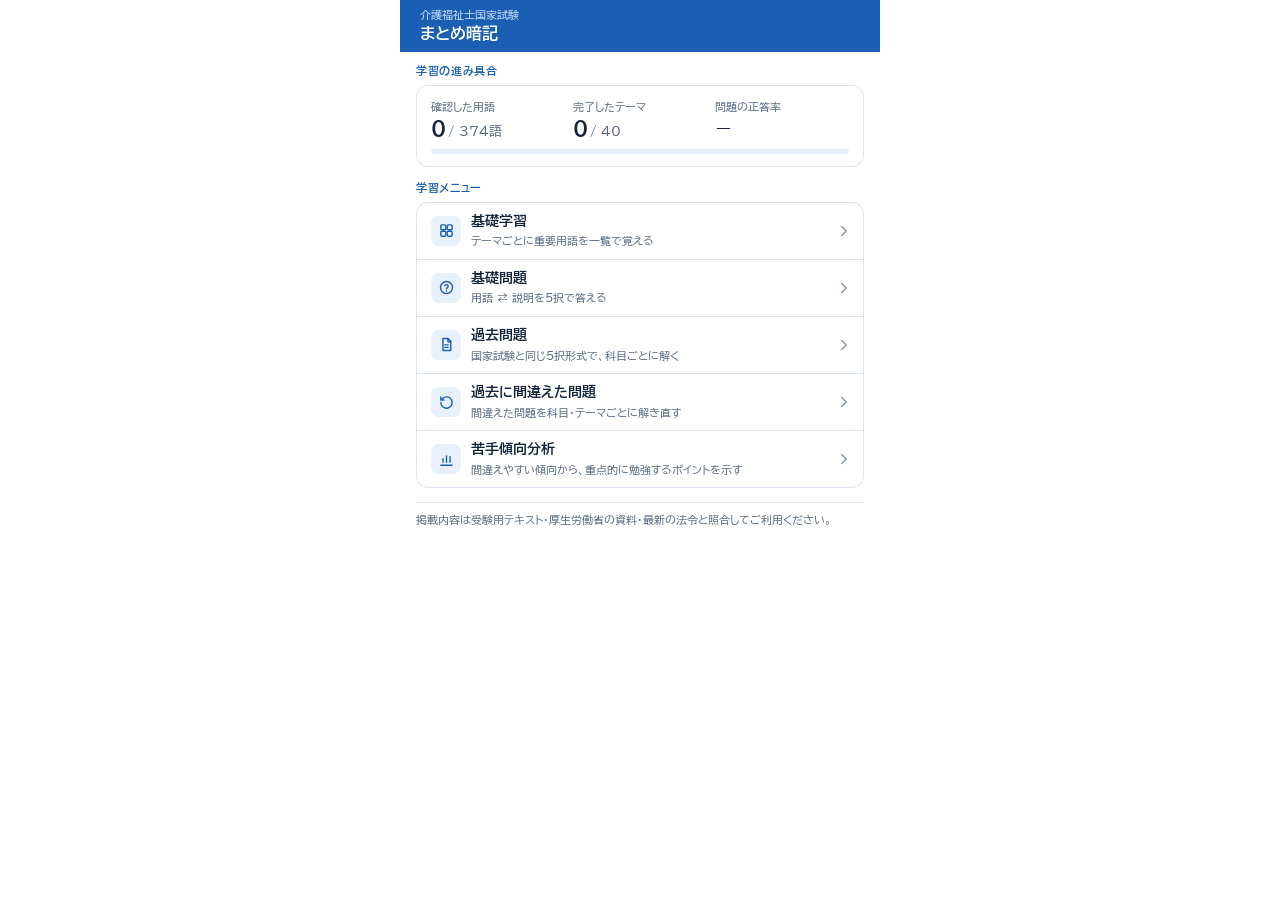
==== index.html @ 9dcb9a77 "まとめ暗記 介護福祉士 を公開 - 基礎学習（カード一覧・説明つきで読む）、基礎問題（5択）、過去問題（国試形式） - 過去に間違えた問題、苦手傾向分析 - docs/ を GitHub Pages " ====
<!doctype html>
<html lang="ja">
<head>
  <meta charset="utf-8">
  <meta name="viewport" content="width=device-width, initial-scale=1, viewport-fit=cover">
  <title>まとめ暗記 介護福祉士</title>
  <link rel="preconnect" href="https://fonts.googleapis.com">
  <link rel="preconnect" href="https://fonts.gstatic.com" crossorigin>
  <link rel="stylesheet" href="https://fonts.googleapis.com/css2?family=BIZ+UDPGothic:wght@400;700&display=swap">
  <link rel="stylesheet" href="src/styles.css">
</head>
<body>
  <div id="app" class="app"></div>
  <div id="sheet-root"></div>

  <!-- 読み込み順: 教材データ → 進捗ストア → 画面 -->
  <script src="src/data/materials.js"></script>
  <script src="src/data/fields/01-dignity.js"></script>
  <script src="src/data/fields/02-relations.js"></script>
  <script src="src/data/fields/03-society.js"></script>
  <script src="src/data/fields/04-care-basics.js"></script>
  <script src="src/data/fields/05-comm-skills.js"></script>
  <script src="src/data/fields/06-life-support.js"></script>
  <script src="src/data/fields/07-care-process.js"></script>
  <script src="src/data/fields/08-development.js"></script>
  <script src="src/data/fields/09-dementia.js"></script>
  <script src="src/data/fields/10-disability.js"></script>
  <script src="src/data/fields/11-body.js"></script>
  <script src="src/data/fields/12-medical.js"></script>
  <script src="src/data/exams.js"></script>
  <script src="src/store.js"></script>
  <script src="src/app.js"></script>
</body>
</html>
---- src/styles.css ----
/* Layout: 片手操作前提の1カラム。主要操作は画面下部、用語は2列タイルで位置を固定 */
:root {
  /* 白と青を基調。緑（確認済み・正解）と赤（不正解）は意味のある所だけに使う */
  --bg: #ffffff;
  --surface: #ffffff;
  --tint: #f2f7fd;
  --ink: #13243b;
  --muted: #586a82;
  --faint: #8797ad;
  --line: #d9e4f2;
  --accent: #1b5fb5;
  --accent-ink: #ffffff;
  --accent-soft: #e7f0fb;
  --brand: #1b5fb5;
  --brand-ink: #ffffff;
  --brand-muted: #c9dcf5;
  --ok: #1d8a52;
  --ok-ink: #ffffff;
  --ok-soft: #eaf6ef;
  --ok-line: #9fd2b6;
  --ng: #c2412d;
  --ng-soft: #fcefec;
  --ng-line: #eab4aa;
  --scrim: rgba(13, 30, 56, 0.42);
  --shadow: none;
  --shadow-sheet: 0 -8px 28px rgba(13, 30, 56, 0.16);

  --font: "BIZ UDPGothic", "Hiragino Sans", "Hiragino Kaku Gothic ProN", "Noto Sans JP", "Yu Gothic", sans-serif;
  --fs-xs: 11px;
  --fs-sm: 12.5px;
  --fs-md: 14px;
  --fs-lg: 15.5px;
  --fs-xl: 19px;
  --radius: 12px;
  --radius-sm: 9px;
  --app-max: 480px;
  --tap: 44px;
}

@media (prefers-color-scheme: dark) {
  :root:not([data-theme="light"]) {
    --bg: #0d1626;
    --surface: #142036;
    --tint: #18273f;
    --ink: #e4ecf7;
    --muted: #9db0c9;
    --faint: #6f84a1;
    --line: #243652;
    --accent: #7fb0f0;
    --accent-ink: #0b1a2f;
    --accent-soft: #1a2d4a;
    --brand: #163a6b;
    --brand-ink: #ffffff;
    --brand-muted: #a8c4ea;
    --ok: #4ec58a;
    --ok-ink: #0d1f15;
    --ok-soft: #132b20;
    --ok-line: #2e6a4a;
    --ng: #f0806c;
    --ng-soft: #2e1a17;
    --ng-line: #6e3a31;
    --scrim: rgba(0, 0, 0, 0.6);
    --shadow: none;
    --shadow-sheet: 0 -8px 28px rgba(0, 0, 0, 0.5);
    color-scheme: dark;
  }
}
:root[data-theme="dark"] {
  --bg: #0d1626;
  --surface: #142036;
  --tint: #18273f;
  --ink: #e4ecf7;
  --muted: #9db0c9;
  --faint: #6f84a1;
  --line: #243652;
  --accent: #7fb0f0;
  --accent-ink: #0b1a2f;
  --accent-soft: #1a2d4a;
  --brand: #163a6b;
  --brand-ink: #ffffff;
  --brand-muted: #a8c4ea;
  --ok: #4ec58a;
  --ok-ink: #0d1f15;
  --ok-soft: #132b20;
  --ok-line: #2e6a4a;
  --ng: #f0806c;
  --ng-soft: #2e1a17;
  --ng-line: #6e3a31;
  --scrim: rgba(0, 0, 0, 0.6);
  --shadow: none;
  --shadow-sheet: 0 -8px 28px rgba(0, 0, 0, 0.5);
  color-scheme: dark;
}

* { box-sizing: border-box; }
html, body { min-height: 100%; }
body {
  margin: 0;
  background: var(--bg);
  color: var(--ink);
  font-family: var(--font);
  font-size: var(--fs-md);
  line-height: 1.6;
  -webkit-font-smoothing: antialiased;
  -webkit-tap-highlight-color: transparent;
}
body.is-locked { overflow: hidden; }
body::before {
  content: "";
  position: fixed;
  inset: 0 0 auto;
  height: env(safe-area-inset-top, 0px);
  z-index: 30;
  background: var(--surface);
}
button { font: inherit; color: inherit; }
h1, h2, h3, p { margin: 0; }
h1, h2, h3 { text-wrap: balance; line-height: 1.35; }
:focus-visible { outline: 3px solid var(--accent); outline-offset: 2px; }

.app {
  max-width: var(--app-max);
  margin: 0 auto;
  min-height: 100vh;
  min-height: 100dvh;
  display: flex;
  flex-direction: column;
}

/* ---------- Top bar ---------- */
.topbar {
  position: sticky;
  top: env(safe-area-inset-top, 0px);
  z-index: 20;
  background: var(--surface);
  border-bottom: 1px solid var(--line);
  padding-block: 8px 12px;
  padding-left: max(8px, env(safe-area-inset-left, 0px));
  padding-right: max(16px, env(safe-area-inset-right, 0px));
  display: flex;
  align-items: center;
  gap: 4px;
}
.topbar__titles { min-width: 0; flex: 1; }
.topbar__eyebrow {
  font-size: var(--fs-xs);
  color: var(--muted);
  white-space: nowrap;
  overflow: hidden;
  text-overflow: ellipsis;
}
.topbar__title { font-size: var(--fs-lg); font-weight: 700; }
.icon-btn {
  flex: none;
  width: var(--tap);
  height: var(--tap);
  border: 0;
  background: none;
  border-radius: 50%;
  display: grid;
  place-items: center;
  color: var(--ink);
  cursor: pointer;
}
.icon-btn:active { background: var(--accent-soft); }
.icon-btn svg { width: 24px; height: 24px; }

.content {
  flex: 1;
  padding-block: 20px 32px;
  padding-left: max(16px, env(safe-area-inset-left, 0px));
  padding-right: max(16px, env(safe-area-inset-right, 0px));
  display: flex;
  flex-direction: column;
  gap: 24px;
}
.content--with-dock { padding-bottom: calc(112px + env(safe-area-inset-bottom, 0px)); }

.section { display: flex; flex-direction: column; gap: 10px; }
.section__label {
  font-size: var(--fs-xs);
  font-weight: 700;
  letter-spacing: 0.08em;
  color: var(--muted);
}

/* ---------- Home ---------- */
.home-head { display: flex; flex-direction: column; gap: 4px; padding-top: 8px; }
.home-head__eyebrow { font-size: var(--fs-sm); color: var(--muted); }
.home-head__title { font-size: 26px; font-weight: 700; letter-spacing: 0.02em; }

.panel {
  background: var(--surface);
  border: 1px solid var(--line);
  border-radius: var(--radius);
  box-shadow: var(--shadow);
  padding: 16px;
}
.stats { display: grid; grid-template-columns: repeat(3, minmax(0, 1fr)); gap: 12px; }
.stat__label { font-size: var(--fs-xs); color: var(--muted); }
.stat__value {
  font-size: 24px;
  font-weight: 700;
  font-variant-numeric: tabular-nums;
}
.stat__value small { font-size: var(--fs-sm); color: var(--muted); font-weight: 400; margin-left: 2px; }
.stats .bar { grid-column: 1 / -1; }

.resume {
  display: flex;
  flex-direction: column;
  gap: 12px;
  border-color: var(--accent-soft);
  background: var(--surface);
}
.resume__meta { font-size: var(--fs-xs); color: var(--muted); }
.resume__title { font-size: var(--fs-lg); font-weight: 700; }

/* ---------- List rows ---------- */
.rows {
  background: var(--surface);
  border: 1px solid var(--line);
  border-radius: var(--radius);
  box-shadow: var(--shadow);
  overflow: hidden;
}
.row {
  width: 100%;
  border: 0;
  background: none;
  text-align: left;
  padding: 14px 12px 14px 16px;
  min-height: 64px;
  display: flex;
  align-items: center;
  gap: 12px;
  cursor: pointer;
}
.row + .row { border-top: 1px solid var(--line); }
.row:active:not(:disabled) { background: var(--accent-soft); }
.row:disabled { cursor: default; }
.row:disabled .row__title { color: var(--faint); }
.row__icon {
  flex: none;
  width: 36px;
  height: 36px;
  border-radius: var(--radius-sm);
  background: var(--accent-soft);
  color: var(--accent);
  display: grid;
  place-items: center;
}
.row:disabled .row__icon { background: var(--bg); color: var(--faint); }
.row__icon svg { width: 20px; height: 20px; }
.row__body { flex: 1; min-width: 0; display: flex; flex-direction: column; gap: 4px; }
.row__title { font-size: var(--fs-md); font-weight: 700; }
.row__sub { font-size: var(--fs-xs); color: var(--muted); }
.row__chev { flex: none; color: var(--faint); width: 20px; height: 20px; }
.row__aside { flex: none; display: flex; align-items: center; gap: 4px; }

.chip {
  display: inline-flex;
  align-items: center;
  gap: 4px;
  font-size: var(--fs-xs);
  font-weight: 700;
  padding: 3px 8px;
  border-radius: 999px;
  white-space: nowrap;
  font-variant-numeric: tabular-nums;
  background: var(--bg);
  color: var(--muted);
}
.chip--progress { background: var(--accent-soft); color: var(--accent); }
.chip--done { background: var(--ok-soft); color: var(--ok); }
.chip svg { width: 12px; height: 12px; }

/* ---------- Progress bar ---------- */
.bar {
  height: 6px;
  border-radius: 999px;
  background: var(--line);
  overflow: hidden;
}
.bar__fill {
  height: 100%;
  border-radius: inherit;
  background: var(--accent);
  transition: width 0.3s ease;
}
.bar--done .bar__fill { background: var(--ok); }
.row .bar { margin-top: 4px; height: 4px; }

/* ---------- Study ---------- */
.study-head {
  display: flex;
  flex-direction: column;
  gap: 10px;
}
.page-tag {
  display: flex;
  align-items: baseline;
  gap: 8px;
  flex-wrap: wrap;
}
.page-tag__num {
  font-size: var(--fs-xs);
  font-weight: 700;
  color: var(--accent);
  font-variant-numeric: tabular-nums;
}
.page-tag__title { font-size: var(--fs-lg); font-weight: 700; }
.page-tag__lead { font-size: var(--fs-xs); color: var(--muted); width: 100%; }
.progress {
  display: flex;
  flex-direction: column;
  gap: 6px;
}
.progress__text {
  display: flex;
  justify-content: space-between;
  font-size: var(--fs-sm);
  color: var(--muted);
}
.progress__count { font-variant-numeric: tabular-nums; color: var(--ink); }
.progress__count b { font-size: var(--fs-lg); }

.term-grid {
  display: grid;
  grid-template-columns: repeat(2, minmax(0, 1fr));
  gap: 10px;
}
.term-grid > .term:last-child:nth-child(odd) { grid-column: 1 / -1; }

.term {
  position: relative;
  min-height: 86px;
  padding: 14px 14px 12px;
  border: 1.5px solid var(--line);
  border-radius: var(--radius);
  background: var(--surface);
  box-shadow: var(--shadow);
  text-align: left;
  display: flex;
  flex-direction: column;
  justify-content: center;
  gap: 4px;
  cursor: pointer;
  transition: border-color 0.2s, background-color 0.2s, transform 0.1s;
}
.term:active { transform: scale(0.98); }
.term__name {
  font-size: var(--fs-term);
  font-weight: 700;
  line-height: 1.3;
  padding-right: 22px;
  word-break: keep-all;
  overflow-wrap: anywhere;
}
.term__reading { font-size: 11px; color: var(--faint); line-height: 1.3; }
.term__check {
  position: absolute;
  top: 10px;
  right: 10px;
  width: 22px;
  height: 22px;
  border-radius: 50%;
  border: 1.5px solid var(--line);
  display: grid;
  place-items: center;
  color: transparent;
}
.term__check svg { width: 14px; height: 14px; }
.term.is-checked {
  border-color: var(--ok-line);
  background: var(--ok-soft);
  box-shadow: none;
}
.term.is-checked .term__check {
  background: var(--ok);
  border-color: var(--ok);
  color: var(--ok-ink);
}
.term.is-checked .term__reading { color: var(--muted); }
.term.just-checked .term__check { animation: pop 0.35s ease-out; }
@keyframes pop {
  0% { transform: scale(0.5); }
  70% { transform: scale(1.15); }
  100% { transform: scale(1); }
}

.hint {
  font-size: var(--fs-xs);
  color: var(--muted);
  display: flex;
  gap: 6px;
  align-items: flex-start;
}
.hint svg { flex: none; width: 14px; height: 14px; margin-top: 2px; color: var(--faint); }
.notice {
  font-size: var(--fs-xs);
  color: var(--muted);
  border-top: 1px solid var(--line);
  padding-top: 12px;
}

/* ---------- Bottom dock ---------- */
.dock {
  position: fixed;
  left: 0;
  right: 0;
  bottom: 0;
  z-index: 20;
  background: var(--surface);
  border-top: 1px solid var(--line);
  padding-block: 12px calc(12px + env(safe-area-inset-bottom, 0px));
  padding-left: max(16px, env(safe-area-inset-left, 0px));
  padding-right: max(16px, env(safe-area-inset-right, 0px));
}
.dock__inner {
  max-width: calc(var(--app-max) - 32px);
  margin: 0 auto;
  min-height: 52px;
  display: flex;
  align-items: center;
  justify-content: center;
}
.dock__status { font-size: var(--fs-sm); color: var(--muted); font-variant-numeric: tabular-nums; }

/* ---------- Buttons ---------- */
.btn {
  min-height: 52px;
  width: 100%;
  border: 0;
  border-radius: var(--radius-sm);
  padding: 0 20px;
  font-size: var(--fs-md);
  font-weight: 700;
  display: inline-flex;
  align-items: center;
  justify-content: center;
  gap: 8px;
  cursor: pointer;
}
.btn svg { width: 20px; height: 20px; }
.btn--primary { background: var(--accent); color: var(--accent-ink); }
.btn--ok { background: var(--ok); color: var(--ok-ink); }
.btn--ghost { background: var(--surface); color: var(--ink); border: 1px solid var(--line); }
.btn--text {
  background: none;
  color: var(--muted);
  min-height: 44px;
  font-weight: 400;
  font-size: var(--fs-sm);
  text-decoration: underline;
  text-underline-offset: 3px;
}
.btn:active { filter: brightness(0.94); }
.btn-stack { display: flex; flex-direction: column; gap: 10px; }
.dock .btn { animation: rise 0.25s ease-out; }
@keyframes rise {
  from { transform: translateY(8px); opacity: 0.4; }
  to { transform: none; opacity: 1; }
}

/* ---------- Detail sheet ---------- */
.sheet-scrim {
  position: fixed;
  inset: 0;
  z-index: 40;
  background: var(--scrim);
  animation: fade 0.2s ease-out;
}
.sheet {
  position: fixed;
  left: 0;
  right: 0;
  bottom: 0;
  z-index: 41;
  max-width: var(--app-max);
  margin: 0 auto;
  max-height: calc(100% - 48px - env(safe-area-inset-top, 0px));
  background: var(--surface);
  border-radius: 20px 20px 0 0;
  box-shadow: var(--shadow-sheet);
  display: flex;
  flex-direction: column;
  animation: slide 0.26s cubic-bezier(0.2, 0.8, 0.2, 1);
}
.sheet__grip {
  width: 40px;
  height: 4px;
  border-radius: 999px;
  background: var(--line);
  margin: 8px auto 0;
}
.sheet__head {
  display: flex;
  align-items: flex-start;
  gap: 8px;
  padding-block: 12px 4px;
  padding-left: max(20px, env(safe-area-inset-left, 0px));
  padding-right: max(8px, env(safe-area-inset-right, 0px));
}
.sheet__titles { flex: 1; min-width: 0; display: flex; flex-direction: column; gap: 2px; padding-top: 6px; }
.sheet__meta { font-size: var(--fs-xs); color: var(--muted); }
.sheet__term { font-size: 24px; font-weight: 700; }
.sheet__reading { font-size: var(--fs-sm); color: var(--faint); }
.sheet__body {
  overflow-y: auto;
  padding-block: 12px 16px;
  padding-left: max(20px, env(safe-area-inset-left, 0px));
  padding-right: max(20px, env(safe-area-inset-right, 0px));
  display: flex;
  flex-direction: column;
  gap: 16px;
}
.sheet__label {
  font-size: var(--fs-xs);
  font-weight: 700;
  letter-spacing: 0.08em;
  color: var(--accent);
  margin-bottom: 4px;
}
.sheet__def { font-size: 16px; line-height: 1.85; }
.sheet__example {
  background: var(--bg);
  border-radius: var(--radius-sm);
  padding: 12px 14px;
  font-size: var(--fs-sm);
  line-height: 1.75;
}
.sheet__example .sheet__label { color: var(--muted); }
.sheet__foot {
  border-top: 1px solid var(--line);
  padding-block: 12px calc(12px + env(safe-area-inset-bottom, 0px));
  padding-left: max(20px, env(safe-area-inset-left, 0px));
  padding-right: max(20px, env(safe-area-inset-right, 0px));
  display: flex;
  flex-direction: column;
  gap: 4px;
}
.sheet__done {
  display: flex;
  align-items: center;
  justify-content: center;
  gap: 6px;
  color: var(--ok);
  font-size: var(--fs-sm);
  font-weight: 700;
  padding-bottom: 6px;
}
.sheet__done svg { width: 16px; height: 16px; }
@keyframes fade { from { opacity: 0; } }
@keyframes slide { from { transform: translateY(100%); } }

/* ---------- Complete ---------- */
.done-hero {
  display: flex;
  flex-direction: column;
  align-items: center;
  text-align: center;
  gap: 8px;
  padding-top: 16px;
}
.done-hero__mark {
  width: 64px;
  height: 64px;
  border-radius: 50%;
  background: var(--ok-soft);
  color: var(--ok);
  display: grid;
  place-items: center;
  margin-bottom: 4px;
}
.done-hero__mark svg { width: 32px; height: 32px; }
.done-hero__title { font-size: var(--fs-xl); font-weight: 700; }
.done-hero__sub { font-size: var(--fs-sm); color: var(--muted); }
.review { display: flex; flex-direction: column; gap: 16px; }
.review__group { display: flex; flex-direction: column; gap: 8px; }
.review__title { font-size: var(--fs-xs); color: var(--muted); font-weight: 700; }
.review__terms { display: flex; flex-wrap: wrap; gap: 6px; }
.review__term {
  font-size: var(--fs-sm);
  padding: 5px 10px;
  border-radius: 8px;
  background: var(--ok-soft);
  color: var(--ink);
}

@media (prefers-reduced-motion: reduce) {
  *, *::before, *::after { animation: none !important; transition: none !important; }
}

/* ---------- 表示切り替え ---------- */
.seg {
  display: grid;
  grid-template-columns: 1fr 1fr;
  gap: 4px;
  padding: 4px;
  background: var(--line);
  border-radius: 12px;
}
.seg__btn {
  min-height: 40px;
  border: 0;
  border-radius: 9px;
  background: none;
  color: var(--muted);
  font-size: var(--fs-sm);
  font-weight: 700;
  cursor: pointer;
}
.seg__btn[aria-pressed="true"] {
  background: var(--surface);
  color: var(--ink);
  box-shadow: var(--shadow);
}

/* ---------- 説明つきで読む ---------- */
.read-list {
  background: var(--surface);
  border: 1px solid var(--line);
  border-radius: var(--radius);
  box-shadow: var(--shadow);
  overflow: hidden;
}
.read-item {
  width: 100%;
  border: 0;
  background: none;
  text-align: left;
  padding: 14px 16px 16px;
  display: flex;
  flex-direction: column;
  gap: 4px;
  cursor: pointer;
}
.read-item + .read-item { border-top: 1px solid var(--line); }
.read-item:active { background: var(--accent-soft); }
.read-item__head { display: flex; align-items: flex-start; gap: 10px; }
.read-item__term { flex: 1; min-width: 0; font-size: var(--fs-lg); font-weight: 700; line-height: 1.4; }
.read-item .term__check { position: static; flex: none; margin-top: 2px; }
.read-item.is-checked .term__check { background: var(--ok); border-color: var(--ok); color: var(--ok-ink); }
.read-item__reading { font-size: 11px; color: var(--faint); }
.read-item__def { font-size: var(--fs-md); line-height: 1.8; }
.read-item__point {
  margin-top: 4px;
  font-size: var(--fs-sm);
  line-height: 1.7;
  color: var(--accent);
  background: var(--accent-soft);
  border-radius: 8px;
  padding: 8px 10px;
}

/* ---------- シートの追加要素 ---------- */
.sheet__person {
  display: flex;
  gap: 10px;
  align-items: baseline;
  font-size: var(--fs-sm);
  font-weight: 700;
}
.sheet__person span {
  flex: none;
  font-size: var(--fs-xs);
  font-weight: 700;
  color: var(--muted);
  border: 1px solid var(--line);
  border-radius: 6px;
  padding: 1px 6px;
}
.sheet__point {
  background: var(--accent-soft);
  border-radius: var(--radius-sm);
  padding: 12px 14px;
  font-size: var(--fs-md);
  line-height: 1.75;
  font-weight: 700;
}
.done-hero__tip { font-size: var(--fs-xs); color: var(--muted); max-width: 28em; }
.home-head__lead { font-size: var(--fs-sm); color: var(--muted); }

/* ---------- コンパクト表示（1画面に8枚を収める） ---------- */
.content--with-dock { gap: 14px; padding-top: 14px; }
.study-head { gap: 8px; }
.term-grid { gap: 8px; }
.term { min-height: 68px; padding: 10px 12px 9px; gap: 2px; border-radius: 12px; }
.term__name { font-size: clamp(16px, 4.4vw, 18px); padding-right: 0; }
.term__reading { font-size: 10.5px; }
.term__check { top: 8px; right: 8px; width: 20px; height: 20px; }
.term__check svg { width: 12px; height: 12px; }
.seg__btn { min-height: 36px; }
.term__name { word-break: normal; line-break: strict; overflow-wrap: break-word; text-wrap: balance; line-height: 1.3; }
/* チェック欄の余白は1行目だけに取る（2行目以降はカード幅いっぱいに使う） */
.term__name::before { content: ""; float: right; width: 18px; height: 1em; }

/* ---------- 基礎問題 ---------- */
.stat__value { font-size: 22px; }
.q-label { font-size: var(--fs-sm); color: var(--muted); font-weight: 700; }
.q-prompt {
  background: var(--surface);
  border: 1.5px solid var(--line);
  border-radius: var(--radius);
  box-shadow: var(--shadow);
  padding: 18px 16px;
}
.q-prompt--term { font-size: 24px; font-weight: 700; line-height: 1.35; display: flex; flex-direction: column; gap: 4px; }
.q-prompt__reading { font-size: var(--fs-xs); color: var(--faint); font-weight: 400; }
.q-prompt--def { font-size: var(--fs-md); line-height: 1.85; }
.q-opts { display: flex; flex-direction: column; gap: 8px; }
.q-opt {
  width: 100%;
  min-height: 52px;
  border: 1.5px solid var(--line);
  border-radius: 12px;
  background: var(--surface);
  text-align: left;
  padding: 12px 12px;
  display: flex;
  align-items: flex-start;
  gap: 10px;
  cursor: pointer;
  font-size: var(--fs-lg);
  font-weight: 700;
  line-height: 1.45;
}
.q-opt--def { font-size: var(--fs-sm); font-weight: 400; line-height: 1.7; }
.q-opt:active:not(:disabled) { background: var(--accent-soft); }
.q-opt:disabled { cursor: default; }
.q-opt__num {
  flex: none;
  width: 24px;
  height: 24px;
  border-radius: 50%;
  background: var(--bg);
  color: var(--muted);
  font-size: var(--fs-xs);
  font-weight: 700;
  display: grid;
  place-items: center;
  margin-top: 1px;
  font-variant-numeric: tabular-nums;
}
.q-opt__text { flex: 1; min-width: 0; }
.q-opt__mark { flex: none; width: 22px; height: 22px; }
.q-opt__mark svg { width: 22px; height: 22px; }
.q-opt.is-correct { border-color: var(--ok); background: var(--ok-soft); }
.q-opt.is-correct .q-opt__num { background: var(--ok); color: var(--ok-ink); }
.q-opt.is-correct .q-opt__mark { color: var(--ok); }
.q-opt.is-wrong { border-color: var(--ng); background: var(--ng-soft); }
.q-opt.is-wrong .q-opt__num { background: var(--ng); color: var(--surface); }
.q-opt.is-wrong .q-opt__mark { color: var(--ng); }
.q-opt.is-dim { opacity: 0.55; }
.q-feedback {
  border-radius: var(--radius);
  padding: 14px 16px;
  display: flex;
  flex-direction: column;
  gap: 6px;
  border: 1px solid var(--ok-line);
  background: var(--ok-soft);
}
.q-feedback.is-wrong { border-color: var(--ng-line); background: var(--ng-soft); }
.q-feedback__verdict { font-size: var(--fs-sm); font-weight: 700; color: var(--ok); }
.q-feedback.is-wrong .q-feedback__verdict { color: var(--ng); }
.q-feedback__term { font-size: var(--fs-lg); font-weight: 700; }
.q-feedback__def { font-size: var(--fs-sm); line-height: 1.75; }
.q-feedback__point { font-size: var(--fs-sm); line-height: 1.7; color: var(--accent); font-weight: 700; }
.score { display: flex; align-items: baseline; gap: 6px; font-variant-numeric: tabular-nums; }
.score b { font-size: 48px; line-height: 1; }
.score span { font-size: var(--fs-lg); color: var(--muted); }
.done-hero .bar { width: 100%; max-width: 280px; margin-top: 6px; }
.read-item--static { cursor: default; }
.read-item--static:active { background: none; }

/* ---------- 過去に間違えた問題・苦手傾向分析 ---------- */
.chip--ng { background: var(--ng-soft); color: var(--ng); }
.bar--ng .bar__fill { background: var(--ng); }
.section__head { display: flex; align-items: baseline; justify-content: space-between; gap: 12px; }
.link-btn {
  border: 0;
  background: none;
  color: var(--accent);
  font-size: var(--fs-sm);
  font-weight: 700;
  padding: 8px 0;
  min-height: 40px;
  cursor: pointer;
}
.review-sum { display: flex; align-items: center; justify-content: space-between; gap: 16px; }
.review-sum .btn { width: auto; }
.empty { display: flex; flex-direction: column; gap: 12px; }
.empty__title { font-size: var(--fs-lg); font-weight: 700; }
.empty__text { font-size: var(--fs-sm); color: var(--muted); line-height: 1.75; }
.advice {
  margin: 0;
  padding: 14px 16px 14px 32px;
  background: var(--accent-soft);
  border-radius: var(--radius);
  display: flex;
  flex-direction: column;
  gap: 8px;
  font-size: var(--fs-sm);
  line-height: 1.75;
}
.focus {
  background: var(--surface);
  border: 1px solid var(--line);
  border-radius: var(--radius);
  box-shadow: var(--shadow);
  padding: 14px 16px;
  display: flex;
  flex-direction: column;
  gap: 10px;
}
.focus__head { display: flex; align-items: flex-start; gap: 10px; }
.focus__rank {
  flex: none;
  width: 26px;
  height: 26px;
  border-radius: 50%;
  background: var(--accent);
  color: var(--accent-ink);
  font-size: var(--fs-sm);
  font-weight: 700;
  display: grid;
  place-items: center;
}
.focus__titles { flex: 1; min-width: 0; }
.focus__meta { font-size: var(--fs-xs); color: var(--muted); }
.focus__title { font-size: var(--fs-lg); font-weight: 700; line-height: 1.4; }
.focus__terms { font-size: var(--fs-sm); font-weight: 700; line-height: 1.7; }
.focus__terms span {
  display: block;
  font-size: var(--fs-xs);
  font-weight: 700;
  color: var(--ng);
}
.focus__why { font-size: var(--fs-sm); color: var(--muted); line-height: 1.7; }
.focus__actions { display: grid; grid-template-columns: 1fr 1fr; gap: 8px; }
.btn--sm { min-height: 44px; font-size: var(--fs-sm); padding: 0 10px; gap: 6px; }
.btn--sm svg { width: 16px; height: 16px; }
.meters { display: flex; flex-direction: column; gap: 14px; }
.meter { display: flex; flex-direction: column; gap: 6px; }
.meter__head { display: flex; justify-content: space-between; gap: 12px; font-size: var(--fs-sm); }
.meter__label { font-weight: 700; min-width: 0; }
.meter__value { font-weight: 700; font-variant-numeric: tabular-nums; }
.meter__sub { font-size: var(--fs-xs); color: var(--muted); }


/* ==========================================================================
   白と青のデザイン ・ コンパクト表示（スクロールを減らすための最終調整）
   ========================================================================== */
body { line-height: 1.55; }
body::before { background: var(--brand); }

/* 上部バー：青地に白文字 */
.topbar {
  background: var(--brand);
  color: var(--brand-ink);
  border-bottom: 0;
  padding-block: 4px 6px;
  min-height: 52px;
}
.topbar__eyebrow { color: var(--brand-muted); font-size: var(--fs-xs); }
.topbar__title { font-size: var(--fs-lg); line-height: 1.3; }
.topbar .icon-btn { color: var(--brand-ink); }
.topbar .icon-btn:active { background: rgba(255, 255, 255, 0.16); }
.icon-btn svg { width: 22px; height: 22px; }

.content { padding-block: 12px 20px; gap: 14px; }
.content--with-dock { padding-top: 10px; gap: 10px; padding-bottom: calc(80px + env(safe-area-inset-bottom, 0px)); }
.section { gap: 6px; }
.section__label { color: var(--accent); letter-spacing: 0.06em; }

.panel { padding: 12px 14px; border-color: var(--line); }
.stats { gap: 8px; }
.stat__value { font-size: 20px; line-height: 1.3; }
.resume { gap: 8px; background: var(--tint); border-color: var(--line); }
.resume__title { font-size: var(--fs-md); }

.rows { border-color: var(--line); }
.row { min-height: 50px; padding: 9px 10px 9px 14px; gap: 10px; }
.row__icon { width: 30px; height: 30px; border-radius: 8px; }
.row__icon svg { width: 17px; height: 17px; }
.row__body { gap: 2px; }
.row__title { font-size: var(--fs-md); line-height: 1.4; }
.row__sub { line-height: 1.5; }
.row__chev { width: 18px; height: 18px; }
.row:disabled .row__icon { background: var(--tint); }
.row .bar { margin-top: 3px; height: 3px; }
.chip { padding: 2px 7px; background: var(--tint); }

.bar { height: 5px; background: var(--accent-soft); }

.btn { min-height: 46px; font-size: var(--fs-md); border-radius: var(--radius-sm); gap: 6px; }
.btn svg { width: 18px; height: 18px; }
.btn--ghost { background: var(--surface); border-color: var(--line); color: var(--accent); }
.btn--text { min-height: 36px; }
.btn-stack { gap: 8px; }
.btn--sm { min-height: 38px; }

.hint { font-size: var(--fs-xs); }
.notice { font-size: var(--fs-xs); padding-top: 8px; }

/* 基礎学習 */
.study-head { gap: 6px; }
.page-tag { gap: 6px; row-gap: 0; }
.page-tag__title { font-size: var(--fs-md); }
.progress { gap: 4px; }
.progress__text { font-size: var(--fs-xs); align-items: baseline; }
.progress__count b { font-size: var(--fs-md); }
.seg { padding: 3px; gap: 3px; background: var(--tint); border: 1px solid var(--line); border-radius: 10px; }
.seg__btn { min-height: 32px; font-size: var(--fs-sm); border-radius: 7px; }
.seg__btn[aria-pressed="true"] { background: var(--accent); color: var(--accent-ink); box-shadow: none; }
.term-grid { gap: 7px; }
.term { min-height: 60px; padding: 8px 10px 7px; border-width: 1.5px; border-color: var(--line); border-radius: 10px; }
.term:not(.is-checked):active { border-color: var(--accent); background: var(--accent-soft); }
.term__check { top: 7px; right: 7px; width: 18px; height: 18px; }
.term__name::before { width: 16px; }
.term__reading { font-size: 10px; }
.dock { padding-block: 8px calc(8px + env(safe-area-inset-bottom, 0px)); border-top-color: var(--line); }
.dock__inner { min-height: 46px; }
.dock__status { font-size: var(--fs-xs); }

.read-item { padding: 10px 14px 12px; gap: 3px; }
.read-item__term { font-size: var(--fs-md); }
.read-item__def { font-size: var(--fs-sm); line-height: 1.7; }
.read-item__point { font-size: var(--fs-xs); padding: 6px 9px; margin-top: 2px; }

/* 説明シート */
.sheet__head { padding-block: 8px 0; }
.sheet__term { font-size: 20px; }
.sheet__body { padding-block: 8px 12px; gap: 12px; }
.sheet__def { font-size: var(--fs-md); line-height: 1.8; }
.sheet__point { padding: 10px 12px; font-size: var(--fs-sm); }
.sheet__example { padding: 10px 12px; }
.sheet__foot { padding-block: 8px calc(8px + env(safe-area-inset-bottom, 0px)); }

/* 完了・結果 */
.done-hero { padding-top: 4px; gap: 4px; }
.done-hero__mark { width: 44px; height: 44px; margin-bottom: 0; }
.done-hero__mark svg { width: 24px; height: 24px; }
.done-hero__title { font-size: var(--fs-xl); }
.score b { font-size: 40px; }
.review { gap: 10px; }
.review__term { font-size: var(--fs-xs); padding: 4px 8px; background: var(--tint); }

/* 基礎問題 */
.q-label { font-size: var(--fs-xs); }
.q-prompt { padding: 12px 14px; border-color: var(--line); }
.q-prompt--term { font-size: 20px; }
.q-prompt--def { font-size: var(--fs-md); line-height: 1.75; }
.q-opts { gap: 6px; }
.q-opt { min-height: 44px; padding: 8px 10px; gap: 8px; font-size: var(--fs-md); border-color: var(--line); border-radius: 10px; }
.q-opt--def { font-size: var(--fs-sm); line-height: 1.6; }
.q-opt__num { width: 22px; height: 22px; background: var(--tint); color: var(--accent); }
.q-opt__mark, .q-opt__mark svg { width: 20px; height: 20px; }
.q-feedback { padding: 10px 12px; gap: 4px; }
.q-feedback__term { font-size: var(--fs-md); }

/* 分析・復習 */
.advice { padding: 10px 12px 10px 28px; gap: 6px; font-size: var(--fs-sm); line-height: 1.65; background: var(--tint); border: 1px solid var(--line); }
.focus { padding: 12px 14px; gap: 8px; }
.focus__title { font-size: var(--fs-md); }
.focus__rank { width: 22px; height: 22px; font-size: var(--fs-xs); }
.meters { gap: 10px; }
.empty { gap: 10px; }
.empty__title { font-size: var(--fs-md); }
.link-btn { min-height: 32px; padding: 4px 0; }

/* ---------- 学習画面の見出し（1行にまとめる） ---------- */
.study-head { gap: 5px; }
.study-head__row { display: flex; align-items: baseline; justify-content: space-between; gap: 10px; }
.study-head__row .page-tag__title { min-width: 0; display: flex; align-items: baseline; gap: 6px; flex-wrap: wrap; }
.study-head__row .progress__count { flex: none; font-size: var(--fs-xs); color: var(--muted); }
.study-head__row .progress__count b { color: var(--ink); font-size: var(--fs-md); }
.page-tag__lead { width: auto; }

/* ---------- 説明つきで読む：1画面のまとめシート ---------- */
.read-sheet {
  font-size: 14px; /* JS が画面に収まるサイズに調整する */
  border: 1px solid var(--line);
  border-radius: var(--radius);
  background: var(--surface);
  overflow: hidden;
}
.rs-item {
  position: relative;
  width: 100%;
  border: 0;
  background: none;
  text-align: left;
  font-size: inherit;
  padding: 0.5em 0.75em 0.55em;
  display: flex;
  flex-direction: column;
  gap: 0.15em;
  cursor: pointer;
}
.rs-item + .rs-item { border-top: 1px solid var(--line); }
.rs-item:active { background: var(--accent-soft); }
.rs-item.is-checked { background: var(--ok-soft); }
.rs-item__text { line-height: 1.5; padding-right: 1.4em; }
.rs-item__term {
  font-weight: 700;
  color: var(--accent);
  margin-right: 0.5em;
}
.rs-item.is-checked .rs-item__term { color: var(--ok); }
.rs-item__point {
  font-size: 0.9em;
  line-height: 1.45;
  color: var(--muted);
  padding-left: 0.6em;
  border-left: 2px solid var(--accent);
}
.rs-item__check {
  position: absolute;
  top: 0.55em;
  right: 0.6em;
  width: 1.15em;
  height: 1.15em;
  border-radius: 50%;
  border: 1.5px solid var(--line);
  display: grid;
  place-items: center;
  color: transparent;
}
.rs-item__check svg { width: 0.75em; height: 0.75em; }
.rs-item.is-checked .rs-item__check { background: var(--ok); border-color: var(--ok); color: var(--ok-ink); }
/* まとめシートの余白をさらに詰める（小さい画面でも1画面に収める） */
.rs-item { padding: 0.4em 0.65em 0.45em; gap: 0.1em; }
.rs-item__text { line-height: 1.45; }
.rs-item__point { line-height: 1.4; }
.content--with-dock .seg__btn { min-height: 30px; }
.content--read { gap: 7px; padding-top: 8px; }

/* ---------- ページの切り替え ---------- */
.page-tabs { display: flex; gap: 6px; overflow-x: auto; scrollbar-width: none; margin-top: 2px; }
.page-tabs::-webkit-scrollbar { display: none; }
.page-tab {
  flex: none;
  display: inline-flex;
  align-items: center;
  gap: 4px;
  min-height: 30px;
  padding: 0 10px;
  border: 1px solid var(--line);
  border-radius: 999px;
  background: var(--surface);
  color: var(--muted);
  font-size: var(--fs-xs);
  font-weight: 700;
  cursor: pointer;
  white-space: nowrap;
}
.page-tab svg { width: 12px; height: 12px; color: var(--ok); }
.page-tab.is-current { background: var(--accent); border-color: var(--accent); color: var(--accent-ink); }
.page-tab.is-current svg { color: var(--accent-ink); }

/* ---------- まとめシート：右の丸でチェック ---------- */
.rs-item { flex-direction: row; align-items: stretch; gap: 0; padding: 0; cursor: default; }
.rs-item:active { background: none; }
.rs-item__body {
  flex: 1;
  min-width: 0;
  border: 0;
  background: none;
  text-align: left;
  font-size: inherit;
  color: inherit;
  padding: 0.4em 0.2em 0.45em 0.65em;
  display: flex;
  flex-direction: column;
  gap: 0.1em;
  cursor: pointer;
}
.rs-item__body:active { background: var(--accent-soft); }
.rs-item__text { padding-right: 0; }
.rs-item__check {
  position: static;
  flex: none;
  align-self: stretch;
  width: 2.6em;
  min-width: 36px;
  border: 0;
  border-radius: 0;
  background: none;
  display: flex;
  align-items: flex-start;
  justify-content: center;
  padding-top: 0.45em;
  cursor: pointer;
  color: transparent;
}
.rs-item__check svg {
  width: 1.25em;
  height: 1.25em;
  padding: 0.18em;
  border-radius: 50%;
  border: 1.5px solid var(--faint);
  box-sizing: border-box;
}
.rs-item__check:active svg { border-color: var(--ok); }
.rs-item.is-checked .rs-item__check { background: none; }
.rs-item.is-checked .rs-item__check svg { background: var(--ok); border-color: var(--ok); color: var(--ok-ink); }

/* ---------- 5択 ---------- */
.q-feedback__trap { font-size: var(--fs-sm); font-weight: 700; color: var(--ng); }
.rs-item__check { width: 2.1em; min-width: 30px; }
.rs-item__body { padding-right: 0; }
.study-head__row { align-items: center; }
.study-head__row .page-tabs { flex: 1; min-width: 0; margin-top: 0; }
.page-tab { min-height: 28px; padding: 0 9px; }
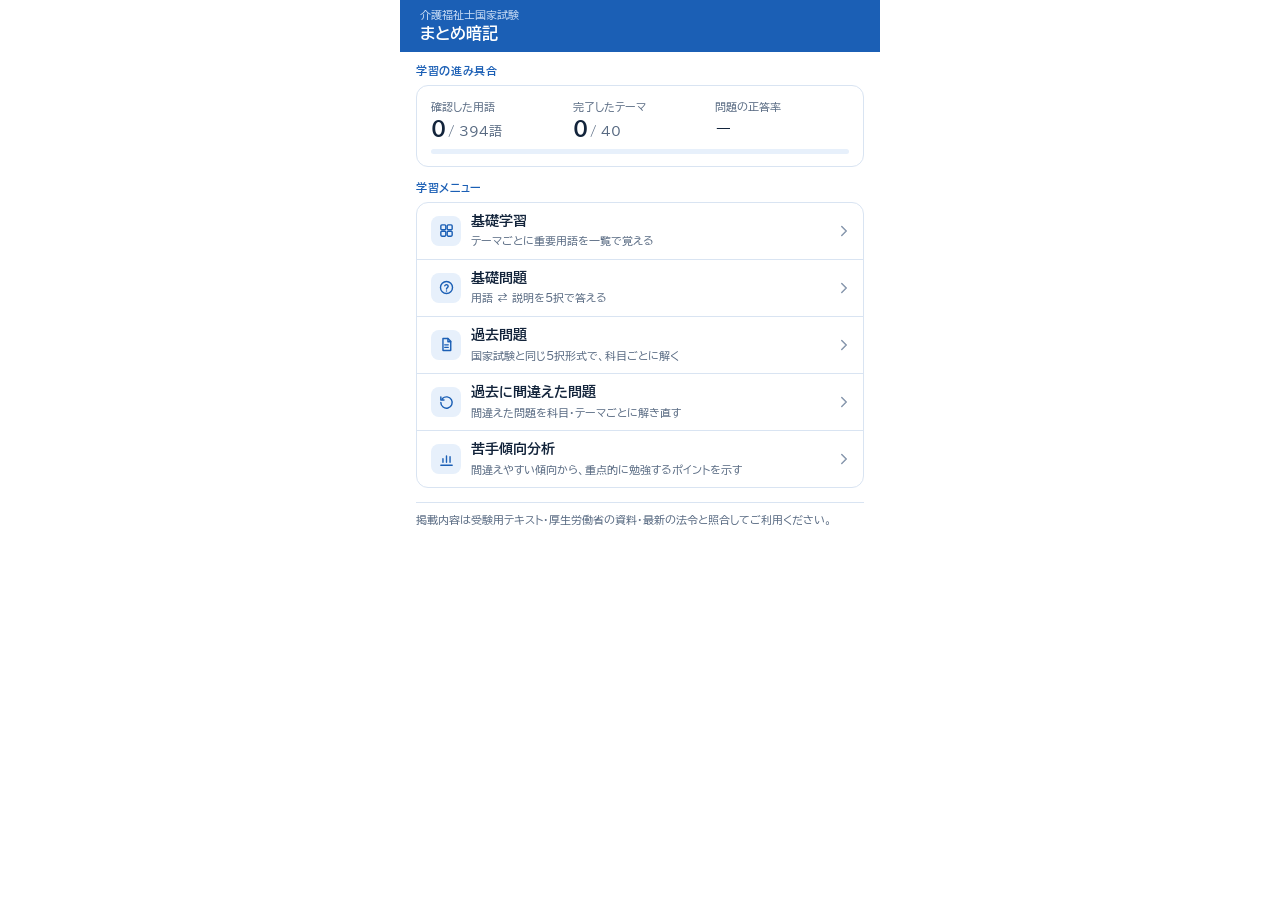
==== commit 04648587: "過去問題を年度別（第36〜38回）で解けるように、発達と老化の理解を拡充 - 年度別の本試験：公式PDFで問題を読み、マークシートで採点・合格基準で判定 - 発達と老化の理解：発達の原則・バルテス・乳" ====
--- a/index.html
+++ b/index.html
@@ -28,6 +28,7 @@
   <script src="src/data/fields/11-body.js"></script>
   <script src="src/data/fields/12-medical.js"></script>
   <script src="src/data/exams.js"></script>
+  <script src="src/data/pastExams.js"></script>
   <script src="src/store.js"></script>
   <script src="src/app.js"></script>
 </body>
--- a/src/styles.css
+++ b/src/styles.css
@@ -1115,3 +1115,32 @@
 .study-head__row { align-items: center; }
 .study-head__row .page-tabs { flex: 1; min-width: 0; margin-top: 0; }
 .page-tab { min-height: 28px; padding: 0 9px; }
+
+/* ---------- 年度別の本試験：マークシート ---------- */
+a.btn { text-decoration: none; }
+.verdict { font-size: var(--fs-sm); font-weight: 700; color: var(--muted); text-align: center; }
+.verdict--ok { color: var(--ok); }
+.verdict--ng { color: var(--ng); }
+.ms-score { display: flex; align-items: baseline; justify-content: center; gap: 8px; font-size: var(--fs-md); }
+.ms-score b { font-size: 28px; font-variant-numeric: tabular-nums; }
+.ms-sheet { border: 1px solid var(--line); border-radius: var(--radius); overflow: hidden; background: var(--surface); }
+.ms-row { display: flex; align-items: center; gap: 8px; padding: 6px 10px; }
+.ms-row + .ms-row { border-top: 1px solid var(--line); }
+.ms-row.is-ng { background: var(--ng-soft); }
+.ms-q { flex: none; width: 3.6em; font-size: var(--fs-sm); font-weight: 700; color: var(--accent); font-variant-numeric: tabular-nums; }
+.ms-btns { flex: 1; display: flex; justify-content: space-between; gap: 6px; max-width: 260px; }
+.ms-btn {
+  width: 38px; height: 38px; border-radius: 50%;
+  border: 1.5px solid var(--line); background: var(--surface); color: var(--ink);
+  font-size: var(--fs-md); font-weight: 700; cursor: pointer; font-variant-numeric: tabular-nums;
+}
+.ms-btn.is-chosen { background: var(--accent); border-color: var(--accent); color: var(--accent-ink); }
+.ms-btn:disabled { cursor: default; }
+.ms-btn.is-answer { border-color: var(--ok); color: var(--ok); background: var(--ok-soft); }
+.ms-btn.is-chosen.is-answer { background: var(--ok); color: var(--ok-ink); }
+.ms-btn.is-wrong { background: var(--ng); border-color: var(--ng); color: var(--surface); }
+.ms-mark { flex: none; width: 1.2em; text-align: center; font-weight: 700; }
+.ms-row.is-ok .ms-mark { color: var(--ok); }
+.ms-row.is-ng .ms-mark { color: var(--ng); }
+.btn:disabled { opacity: 0.5; cursor: default; }
+.rs-item__body { padding-top: 0.38em; padding-bottom: 0.42em; }
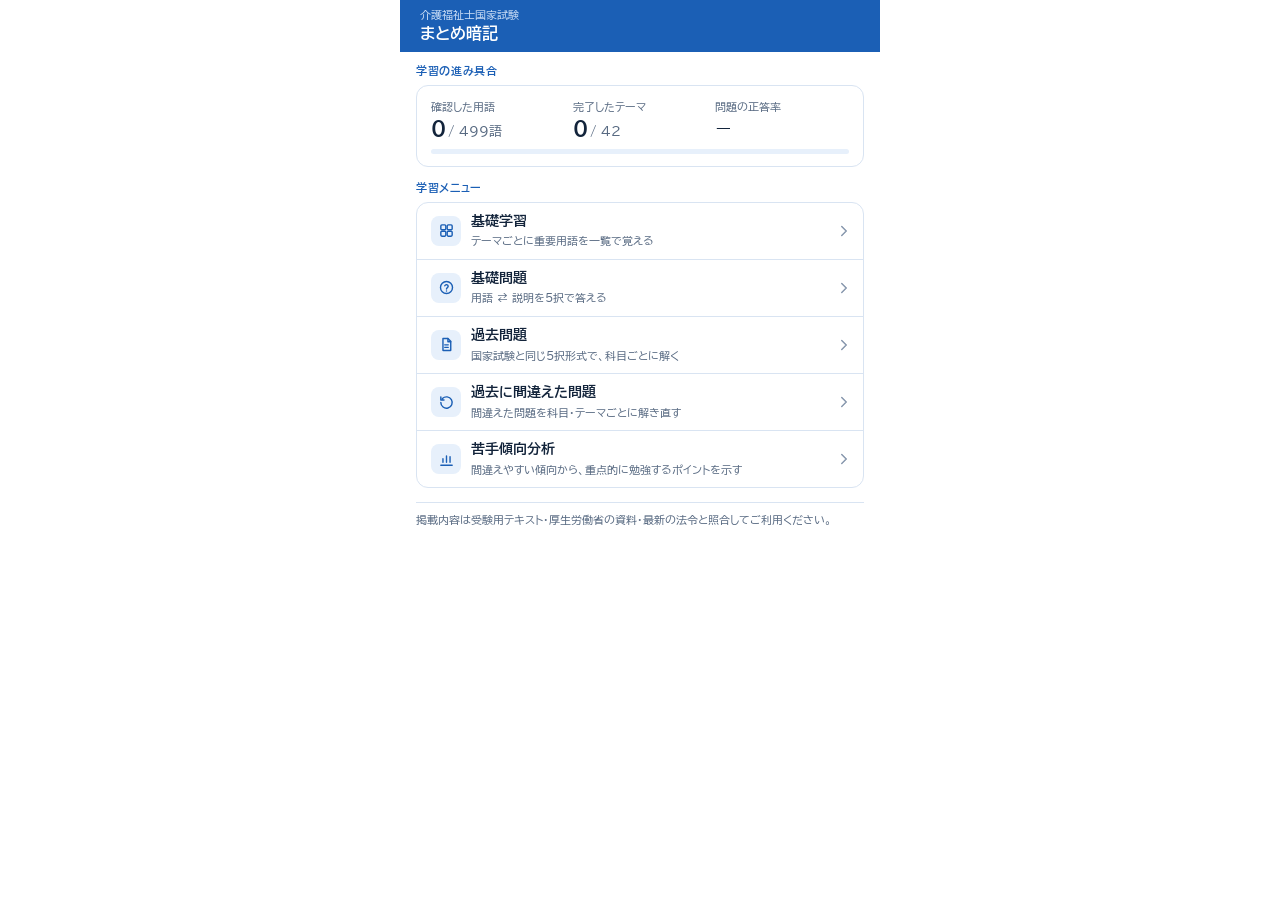
==== commit 7214e803: "過去問の解説画面と、正解したら出ないオリジナル問題を追加 - 年度別（第34〜38回・625問）の解答画面に「解説を見る」を追加。科目の全問の解説を1画面で表示（正答の要旨と、間違えやすい選択肢・ポイ" ====
--- a/index.html
+++ b/index.html
@@ -29,6 +29,7 @@
   <script src="src/data/fields/12-medical.js"></script>
   <script src="src/data/exams.js"></script>
   <script src="src/data/pastExams.js"></script>
+  <script src="src/data/pastExplain.js"></script>
   <script src="src/store.js"></script>
   <script src="src/app.js"></script>
 </body>
--- a/src/styles.css
+++ b/src/styles.css
@@ -1144,3 +1144,29 @@
 .ms-row.is-ng .ms-mark { color: var(--ng); }
 .btn:disabled { opacity: 0.5; cursor: default; }
 .rs-item__body { padding-top: 0.38em; padding-bottom: 0.42em; }
+
+/* 過去問題の解説 */
+.btn-row { display: flex; gap: 8px; }
+.btn-row > .btn { flex: 1 1 0; min-width: 0; padding-left: 8px; padding-right: 8px; white-space: nowrap; }
+.ex-list { display: flex; flex-direction: column; gap: 8px; }
+.ex-item { background: var(--surface); border: 1px solid var(--line); border-radius: var(--radius); padding: 10px 12px; }
+.ex-head { display: flex; align-items: center; gap: 8px; margin-bottom: 4px; }
+.ex-q { font-weight: 700; font-variant-numeric: tabular-nums; }
+.ex-ans { font-weight: 700; color: var(--brand); }
+.ex-head .chip { margin-left: auto; }
+.ex-main { margin: 0 0 4px; font-size: var(--fs-md); line-height: 1.5; }
+.ex-note { margin: 0; font-size: var(--fs-sm); line-height: 1.5; color: var(--muted); }
+.ex-note b { color: var(--text); font-weight: 600; }
+
+/* 過去問題の解説 */
+.btn-row { display: flex; gap: 8px; }
+.btn-row > .btn { flex: 1 1 0; min-width: 0; padding-left: 8px; padding-right: 8px; white-space: nowrap; }
+.ex-list { display: flex; flex-direction: column; gap: 8px; }
+.ex-item { background: var(--surface); border: 1px solid var(--line); border-radius: var(--radius); padding: 10px 12px; }
+.ex-head { display: flex; align-items: center; gap: 8px; margin-bottom: 4px; }
+.ex-q { font-weight: 700; font-variant-numeric: tabular-nums; }
+.ex-ans { font-weight: 700; color: var(--brand); }
+.ex-head .chip { margin-left: auto; }
+.ex-main { margin: 0 0 4px; font-size: var(--fs-md); line-height: 1.5; }
+.ex-note { margin: 0; font-size: var(--fs-sm); line-height: 1.5; color: var(--muted); }
+.ex-note b { color: var(--text, inherit); font-weight: 600; }
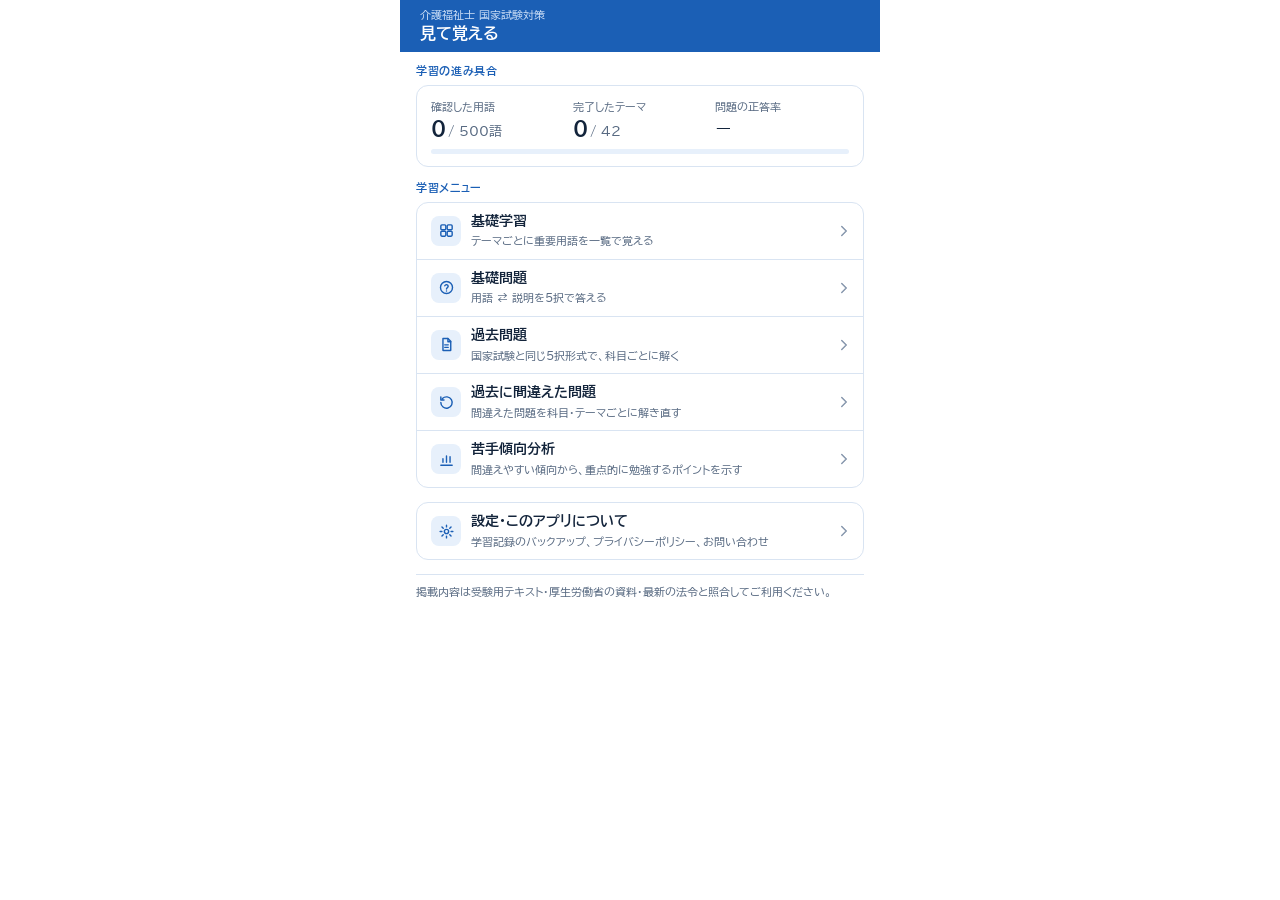
==== commit 3bc6d07c: "アプリ名を「見て覚える 介護福祉士 国家試験対策」に変更し、ストア用の素材を追加 - 画面・ホーム画面名（見て覚える）・マニフェスト・各ページの名前を変更 - 新しいアイコン（目と、赤字の重要語のカー" ====
--- a/index.html
+++ b/index.html
@@ -3,7 +3,7 @@
 <head>
   <meta charset="utf-8">
   <meta name="viewport" content="width=device-width, initial-scale=1, viewport-fit=cover">
-  <title>まとめ暗記 介護福祉士</title>
+  <title>見て覚える 介護福祉士 国家試験対策</title>
   <link rel="preconnect" href="https://fonts.googleapis.com">
   <link rel="preconnect" href="https://fonts.gstatic.com" crossorigin>
   <link rel="stylesheet" href="https://fonts.googleapis.com/css2?family=BIZ+UDPGothic:wght@400;700&display=swap">
--- a/src/styles.css
+++ b/src/styles.css
@@ -1170,3 +1170,18 @@
 .ex-main { margin: 0 0 4px; font-size: var(--fs-md); line-height: 1.5; }
 .ex-note { margin: 0; font-size: var(--fs-sm); line-height: 1.5; color: var(--muted); }
 .ex-note b { color: var(--text, inherit); font-weight: 600; }
+
+/* 重要語の赤字 */
+:root { --kw: #d0312d; }
+@media (prefers-color-scheme: dark) { :root:not([data-theme="light"]) { --kw: #ff7b72; } }
+:root[data-theme="dark"] { --kw: #ff7b72; }
+em.kw { font-style: normal; color: var(--kw); font-weight: 600; }
+
+/* 設定 */
+.set-panel { display: flex; flex-direction: column; gap: 10px; }
+.set-panel p { margin: 0; font-size: var(--fs-sm); line-height: 1.6; color: var(--muted); }
+.set-sub { font-weight: 700; color: var(--text, inherit) !important; margin-top: 6px !important; }
+.set-file { cursor: pointer; text-align: center; }
+.set-text { width: 100%; font: inherit; font-size: var(--fs-sm); padding: 8px 10px; border: 1px solid var(--line); border-radius: 10px; background: var(--surface); color: inherit; resize: vertical; }
+.set-msg { color: var(--brand) !important; font-weight: 700; }
+a.row { text-decoration: none; color: inherit; }
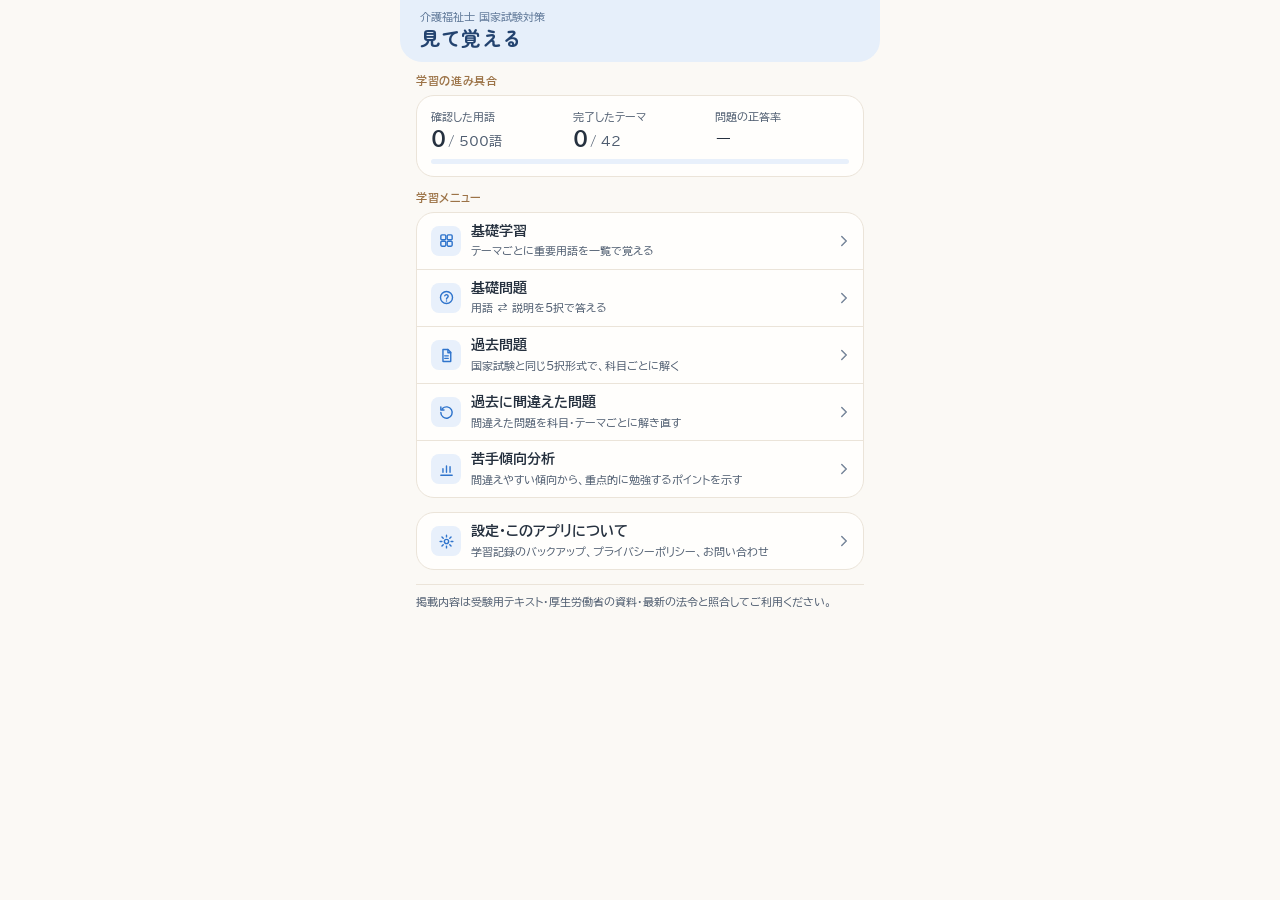
==== commit 2c8b6445: "デザインをやわらかい印象に（案C：あたたかい白×淡い水色） - 背景をクリーム寄りの白、上部バーを淡い水色に。見出しラベルは茶色、ボタン・タブはカプセル形 - 単元のタイトルだけ丸文字（Zen Mar" ====
--- a/index.html
+++ b/index.html
@@ -6,7 +6,7 @@
   <title>見て覚える 介護福祉士 国家試験対策</title>
   <link rel="preconnect" href="https://fonts.googleapis.com">
   <link rel="preconnect" href="https://fonts.gstatic.com" crossorigin>
-  <link rel="stylesheet" href="https://fonts.googleapis.com/css2?family=BIZ+UDPGothic:wght@400;700&display=swap">
+  <link rel="stylesheet" href="https://fonts.googleapis.com/css2?family=BIZ+UDPGothic:wght@400;700&family=Zen+Maru+Gothic:wght@700&display=swap">
   <link rel="stylesheet" href="src/styles.css">
 </head>
 <body>
--- a/src/styles.css
+++ b/src/styles.css
@@ -1152,7 +1152,7 @@
 .ex-item { background: var(--surface); border: 1px solid var(--line); border-radius: var(--radius); padding: 10px 12px; }
 .ex-head { display: flex; align-items: center; gap: 8px; margin-bottom: 4px; }
 .ex-q { font-weight: 700; font-variant-numeric: tabular-nums; }
-.ex-ans { font-weight: 700; color: var(--brand); }
+.ex-ans { font-weight: 700; color: var(--accent); }
 .ex-head .chip { margin-left: auto; }
 .ex-main { margin: 0 0 4px; font-size: var(--fs-md); line-height: 1.5; }
 .ex-note { margin: 0; font-size: var(--fs-sm); line-height: 1.5; color: var(--muted); }
@@ -1165,7 +1165,7 @@
 .ex-item { background: var(--surface); border: 1px solid var(--line); border-radius: var(--radius); padding: 10px 12px; }
 .ex-head { display: flex; align-items: center; gap: 8px; margin-bottom: 4px; }
 .ex-q { font-weight: 700; font-variant-numeric: tabular-nums; }
-.ex-ans { font-weight: 700; color: var(--brand); }
+.ex-ans { font-weight: 700; color: var(--accent); }
 .ex-head .chip { margin-left: auto; }
 .ex-main { margin: 0 0 4px; font-size: var(--fs-md); line-height: 1.5; }
 .ex-note { margin: 0; font-size: var(--fs-sm); line-height: 1.5; color: var(--muted); }
@@ -1183,5 +1183,61 @@
 .set-sub { font-weight: 700; color: var(--text, inherit) !important; margin-top: 6px !important; }
 .set-file { cursor: pointer; text-align: center; }
 .set-text { width: 100%; font: inherit; font-size: var(--fs-sm); padding: 8px 10px; border: 1px solid var(--line); border-radius: 10px; background: var(--surface); color: inherit; resize: vertical; }
-.set-msg { color: var(--brand) !important; font-weight: 700; }
+.set-msg { color: var(--accent) !important; font-weight: 700; }
 a.row { text-decoration: none; color: inherit; }
+
+/* ==========================================================================
+   やわらかテーマ（案C：あたたかい白×淡い水色）
+   - 背景はクリーム寄りの白、上部バーは淡い水色、見出しラベルは茶色
+   - 単元のタイトルだけ丸文字（Zen Maru Gothic）で少し大きく。本文の書体はそのまま
+   ========================================================================== */
+:root {
+  --bg: #fbf9f5;
+  --surface: #fffefc;
+  --tint: #f4f0e9;
+  --ink: #26313f;
+  --muted: #4f5d70;
+  --faint: #77869a;
+  --line: #ebe4d9;
+  --accent: #2f74cc;
+  --accent-soft: #e8f0fb;
+  --brand: #e6effa;
+  --brand-ink: #23436f;
+  --brand-muted: #5f7898;
+  --label: #9c7347;
+  --radius: 18px;
+  --radius-sm: 13px;
+  --title-font: "Zen Maru Gothic", "Hiragino Maru Gothic ProN", var(--font);
+}
+@media (prefers-color-scheme: dark) {
+  :root:not([data-theme="light"]) { --label: #d2b48c; --radius: 18px; --radius-sm: 13px; }
+}
+:root[data-theme="dark"] { --label: #d2b48c; }
+
+body { background: var(--bg); }
+.topbar { border-radius: 0 0 22px 22px; padding-block: 8px 11px; }
+.topbar .icon-btn:active { background: rgba(35, 67, 111, 0.08); }
+
+/* 単元のタイトル（丸文字・大きめ。行間と字間を少し広げて詰まって見えないように） */
+.topbar__title { font-family: var(--title-font); font-weight: 700; font-size: 20px; line-height: 1.3; letter-spacing: 0.03em; }
+.page-tag__title, .resume__title { font-family: var(--title-font); font-weight: 700; font-size: 17px; letter-spacing: 0.02em; color: var(--brand-ink); }
+.done-hero__title { font-family: var(--title-font); font-weight: 700; letter-spacing: 0.02em; }
+@media (prefers-color-scheme: dark) {
+  :root:not([data-theme="light"]) .page-tag__title, :root:not([data-theme="light"]) .resume__title { color: var(--ink); }
+}
+:root[data-theme="dark"] .page-tag__title, :root[data-theme="dark"] .resume__title { color: var(--ink); }
+
+.section__label { color: var(--label); }
+.panel, .rows, .read-sheet, .ms-sheet, .ex-item { border-color: var(--line); border-radius: var(--radius); }
+.btn { border-radius: 999px; }
+.seg { border: none; background: var(--tint); border-radius: 999px; }
+.seg__btn { border-radius: 999px; }
+.page-tab, .chip { border-radius: 999px; }
+.set-text { border-radius: var(--radius-sm); }
+/* 画面の高さが小さい端末（iPhone SE など）では、タイトルまわりを少し詰めて本文の領域を確保する */
+@media (max-height: 700px) {
+  .topbar { padding-block: 3px 6px; min-height: 48px; border-radius: 0 0 18px 18px; }
+  .topbar__eyebrow { display: none; }
+  .topbar__title { font-size: 18px; }
+  .page-tag__title { font-size: 15.5px; }
+}
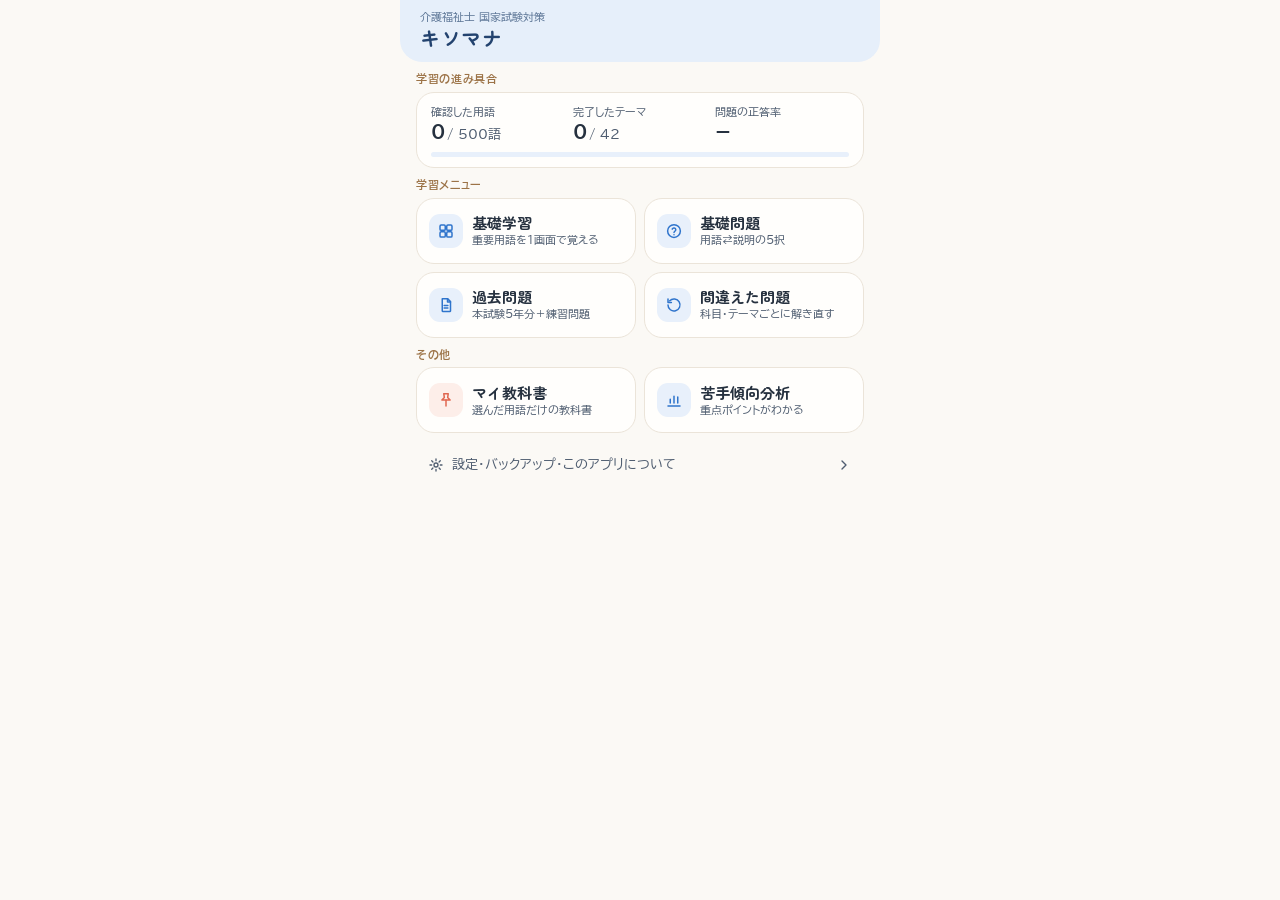
==== commit aa32c834: "アプリ名を「介護福祉士 キソマナ 国家試験対策アプリ」に変更 - ホーム画面の名前・アプリ内の表記・マニフェスト・各ページ・ストア説明文を変更 - 起動画面、フィーチャーグラフィック、スクリーンショッ" ====
--- a/index.html
+++ b/index.html
@@ -3,7 +3,7 @@
 <head>
   <meta charset="utf-8">
   <meta name="viewport" content="width=device-width, initial-scale=1, viewport-fit=cover">
-  <title>見て覚える 介護福祉士 国家試験対策</title>
+  <title>介護福祉士 キソマナ 国家試験対策アプリ</title>
   <link rel="preconnect" href="https://fonts.googleapis.com">
   <link rel="preconnect" href="https://fonts.gstatic.com" crossorigin>
   <link rel="stylesheet" href="https://fonts.googleapis.com/css2?family=BIZ+UDPGothic:wght@400;700&family=Zen+Maru+Gothic:wght@700&display=swap">
--- a/src/styles.css
+++ b/src/styles.css
@@ -1241,3 +1241,120 @@
   .topbar__title { font-size: 18px; }
   .page-tag__title { font-size: 15.5px; }
 }
+
+/* ==========================================================================
+   マイ教科書（ピックアップ）
+   ========================================================================== */
+:root { --pin: #e0664f; --pin-soft: #fdeee9; --pin-ink: #b8462f; }
+@media (prefers-color-scheme: dark) { :root:not([data-theme="light"]) { --pin: #f08a72; --pin-soft: #3a2420; --pin-ink: #f6a592; } }
+:root[data-theme="dark"] { --pin: #f08a72; --pin-soft: #3a2420; --pin-ink: #f6a592; }
+
+/* 説明つきで読む：右にスライドすると左にピンが出る */
+.rs-item { overflow: hidden; }
+.rs-item__slide { position: relative; z-index: 1; flex: 1; min-width: 0; display: flex; align-items: stretch; background: var(--surface); touch-action: pan-y; }
+.rs-item.is-checked .rs-item__slide { background: var(--ok-soft); }
+.rs-item__pin {
+  position: absolute; z-index: 0; left: 0; top: 0; bottom: 0; width: 72px;
+  display: flex; flex-direction: column; align-items: center; justify-content: center; gap: 2px;
+  border: 0; background: var(--pin); color: #fff; font: inherit; font-size: 11px; font-weight: 700; cursor: pointer;
+}
+.rs-item__pin svg { width: 18px; height: 18px; }
+.rs-item.is-picked .rs-item__pin { background: var(--faint); }
+.pin-mark { display: inline-flex; vertical-align: -0.12em; margin-right: 0.15em; color: var(--pin); }
+.pin-mark svg { width: 0.95em; height: 0.95em; }
+
+/* カード：ピックアップ済みの印 */
+.term__pin { position: absolute; top: 6px; left: 8px; color: var(--pin); display: inline-flex; }
+.term__pin svg { width: 13px; height: 13px; }
+
+/* 確認画面のボタン */
+.btn--pin { background: var(--surface); color: var(--pin-ink); border: 1px solid var(--pin); }
+.btn--pin svg { width: 18px; height: 18px; }
+.btn--pin.is-picked { background: var(--pin-soft); border-color: var(--pin-soft); }
+.chip--pin { display: inline-flex; align-items: center; gap: 3px; background: var(--pin-soft) !important; color: var(--pin-ink); }
+.chip--pin svg { width: 11px; height: 11px; }
+
+/* 追加・削除の確認 */
+.sheet--confirm .confirm { padding: 18px 20px 6px; text-align: center; display: flex; flex-direction: column; align-items: center; gap: 6px; }
+.confirm__icon { width: 48px; height: 48px; border-radius: 50%; background: var(--pin-soft); color: var(--pin); display: flex; align-items: center; justify-content: center; margin: 0; }
+.confirm__icon svg { width: 24px; height: 24px; }
+.confirm__title { margin: 4px 0 0; font-family: var(--title-font); font-size: 18px; }
+.confirm__term { margin: 0; font-size: var(--fs-lg); font-weight: 700; color: var(--accent); }
+.confirm__sub { margin: 0; font-size: var(--fs-sm); color: var(--muted); }
+
+/* マイ教科書が空のとき */
+.mine-empty { text-align: center; display: flex; flex-direction: column; align-items: center; gap: 8px; padding: 20px 16px; }
+.mine-empty p { margin: 0; font-size: var(--fs-sm); color: var(--muted); line-height: 1.6; }
+.mine-empty b { color: var(--ink); font-size: var(--fs-md); }
+.mine-empty__icon { width: 52px; height: 52px; border-radius: 50%; background: var(--pin-soft); color: var(--pin) !important; display: flex; align-items: center; justify-content: center; }
+.mine-empty__icon svg { width: 26px; height: 26px; }
+.mine-empty__how { margin: 0; padding-left: 1.2em; text-align: left; font-size: var(--fs-sm); color: var(--muted); line-height: 1.7; }
+
+/* ==========================================================================
+   ホーム：スクロールせずに全体が見えるコンパクトな配置
+   ========================================================================== */
+.content--home { gap: 10px; padding-top: 10px; padding-bottom: calc(14px + env(safe-area-inset-bottom, 0px)); }
+.content--home .section { gap: 5px; }
+.content--home .panel.stats { padding: 10px 14px; row-gap: 6px; }
+.content--home .stat__value { font-size: 19px; line-height: 1.25; }
+
+.resume--compact { display: flex; flex-direction: row; align-items: center; gap: 12px; padding: 10px 12px 10px 14px; }
+.resume__main { flex: 1; min-width: 0; display: flex; flex-direction: column; gap: 3px; }
+.resume--compact .resume__title { font-size: 16px; line-height: 1.3; overflow: hidden; text-overflow: ellipsis; white-space: nowrap; }
+.resume--compact .bar { margin-top: 3px; }
+.resume__btn { flex: none; min-height: 40px; padding: 0 14px; font-size: var(--fs-sm); }
+.resume__btn svg { width: 16px; height: 16px; }
+
+.tiles { display: grid; grid-template-columns: repeat(2, minmax(0, 1fr)); gap: 8px; }
+.tile {
+  display: grid; grid-template-columns: auto 1fr; grid-template-rows: auto auto; column-gap: 9px; row-gap: 1px; align-items: center;
+  text-align: left; padding: 11px 12px; min-height: 66px;
+  background: var(--surface); border: 1px solid var(--line); border-radius: var(--radius); color: var(--ink); font: inherit; cursor: pointer;
+}
+.tile:active { background: var(--accent-soft); }
+.tile__icon { grid-row: 1 / span 2; width: 34px; height: 34px; border-radius: 11px; background: var(--accent-soft); color: var(--accent); display: flex; align-items: center; justify-content: center; }
+.tile__icon svg { width: 18px; height: 18px; }
+.tile__title { font-family: var(--title-font); font-weight: 700; font-size: 15px; line-height: 1.3; }
+.tile__sub { font-size: 11px; line-height: 1.35; color: var(--muted); }
+.tile[data-ctx="mine"] .tile__icon { background: var(--pin-soft); color: var(--pin); }
+
+.home-link {
+  display: flex; align-items: center; gap: 8px; width: 100%; padding: 10px 12px; margin-top: 2px;
+  border: 0; background: none; color: var(--muted); font: inherit; font-size: var(--fs-sm); cursor: pointer; border-radius: var(--radius-sm);
+}
+.home-link span { flex: 1; text-align: left; }
+.home-link svg { width: 16px; height: 16px; }
+.home-link:active { background: var(--tint); }
+@media (max-height: 700px) {
+  .content--home { gap: 7px; padding-top: 7px; }
+  .tile { min-height: 58px; padding: 8px 10px; }
+  .tile__sub { display: none; }
+}
+.resume--compact .resume__btn { width: auto; }
+.tile__title, .tile__sub { min-width: 0; overflow: hidden; text-overflow: ellipsis; white-space: nowrap; }
+.content--home .stats .bar { margin-top: 2px; }
+.tile__sub { white-space: normal; display: -webkit-box; -webkit-line-clamp: 2; -webkit-box-orient: vertical; }
+@media (max-height: 700px) { .tile__sub { display: -webkit-box; } }
+@media (max-height: 600px) { .tile__sub { display: none; } }
+.tile { align-content: center; }
+
+/* ==========================================================================
+   オリジナル問題の有料化（お試し表示・購入画面）
+   ========================================================================== */
+.trial { display: flex; flex-direction: column; gap: 6px; background: var(--pin-soft); border-color: transparent; }
+.trial__title { margin: 0; font-family: var(--title-font); font-weight: 700; font-size: 16px; color: var(--pin-ink); }
+.trial__sub { margin: 0; font-size: var(--fs-sm); color: var(--ink); }
+.trial .btn { min-height: 40px; }
+.paywall { display: flex; flex-direction: column; align-items: center; gap: 10px; padding: 20px 16px; text-align: center; }
+.paywall__icon { margin: 0; width: 56px; height: 56px; border-radius: 50%; background: var(--accent-soft); color: var(--accent); display: flex; align-items: center; justify-content: center; }
+.paywall__icon svg { width: 28px; height: 28px; }
+.paywall__title { margin: 0; font-family: var(--title-font); font-size: 20px; line-height: 1.4; color: var(--brand-ink); }
+.paywall__list { list-style: none; margin: 4px 0; padding: 0; display: flex; flex-direction: column; gap: 10px; text-align: left; width: 100%; }
+.paywall__list li { display: flex; gap: 10px; align-items: flex-start; font-size: var(--fs-sm); color: var(--muted); line-height: 1.55; }
+.paywall__list b { display: block; color: var(--ink); font-size: var(--fs-md); }
+.paywall__check { flex: none; width: 22px; height: 22px; border-radius: 50%; background: var(--ok-soft); color: var(--ok); display: flex; align-items: center; justify-content: center; margin-top: 2px; }
+.paywall__check svg { width: 14px; height: 14px; }
+.paywall__trial { margin: 0; font-size: var(--fs-sm); color: var(--pin-ink); font-weight: 700; }
+.paywall .btn { width: 100%; }
+.paywall__owned { margin: 0; display: flex; align-items: center; gap: 6px; color: var(--ok); font-weight: 700; }
+.paywall__owned svg { width: 18px; height: 18px; }
